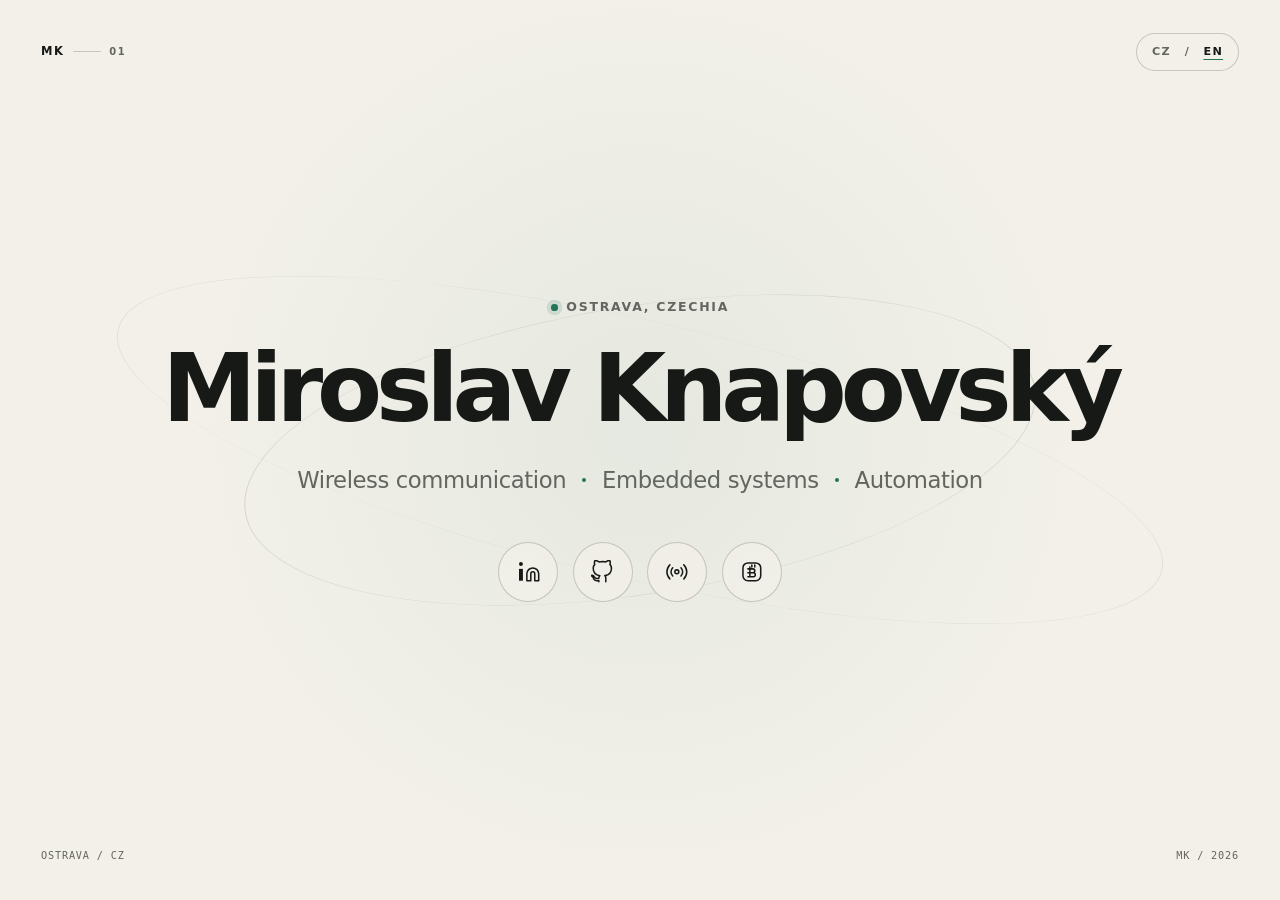
==== en/index.html @ 6ad6cb19 "Publish mknapovsky.cz" ====
<!doctype html>
<html lang="en">
  <head>
    <meta charset="UTF-8" />
    <meta name="viewport" content="width=device-width, initial-scale=1.0" />
    <meta name="referrer" content="strict-origin-when-cross-origin" />
    <meta
      http-equiv="Content-Security-Policy"
      content="default-src 'self'; img-src 'self' data:; style-src 'self'; script-src 'none'; object-src 'none'; base-uri 'self'; form-action 'none'; upgrade-insecure-requests"
    />
    <meta
      name="description"
      content="Miroslav Knapovský — wireless communication, embedded systems and automation."
    />
    <meta name="author" content="Miroslav Knapovský" />
    <meta name="theme-color" content="#f2f0e9" media="(prefers-color-scheme: light)" />
    <meta name="theme-color" content="#101210" media="(prefers-color-scheme: dark)" />
    <meta property="og:type" content="website" />
    <meta property="og:url" content="https://mknapovsky.cz/en/" />
    <meta property="og:title" content="Miroslav Knapovský" />
    <meta
      property="og:description"
      content="Wireless communication, embedded systems and automation."
    />
    <meta property="og:locale" content="en_US" />
    <meta property="og:locale:alternate" content="cs_CZ" />
    <link rel="canonical" href="https://mknapovsky.cz/en/" />
    <link rel="alternate" hreflang="cs" href="https://mknapovsky.cz/" />
    <link rel="alternate" hreflang="en" href="https://mknapovsky.cz/en/" />
    <link rel="alternate" hreflang="x-default" href="https://mknapovsky.cz/" />
    <link rel="icon" href="/favicon.svg" type="image/svg+xml" />
    <link rel="stylesheet" href="/styles.css" />
    <title>Miroslav Knapovský — personal website</title>
  </head>
  <body>
    <a class="skip-link" href="#profile">Skip to main content</a>

    <header class="site-header" aria-label="Header">
      <a class="monogram" href="#profile" aria-label="Miroslav Knapovský — home">
        <span>MK</span>
        <i aria-hidden="true"></i>
        <small>01</small>
      </a>

      <nav class="language-switcher" aria-label="Language selection">
        <a href="/" lang="cs" hreflang="cs">CZ</a>
        <span aria-hidden="true">/</span>
        <a href="/en/" lang="en" hreflang="en" aria-current="page">EN</a>
      </nav>
    </header>

    <main class="profile" id="profile" tabindex="-1">
      <div class="profile__content">
        <p class="profile__location">
          <span class="status-dot" aria-hidden="true"></span>
          <span>Ostrava, Czechia</span>
        </p>

        <h1>Miroslav Knapovský</h1>

        <p class="profile__roles">
          <span>Wireless communication</span>
          <i aria-hidden="true"></i>
          <span>Embedded systems</span>
          <i aria-hidden="true"></i>
          <span>Automation</span>
        </p>

        <nav class="profile__links" aria-label="Professional links">
          <a
            href="https://www.linkedin.com/in/miroslav-knapovsky-1905a0394/"
            target="_blank"
            rel="noopener noreferrer"
            aria-label="LinkedIn — open in a new tab"
          >
            <svg viewBox="0 0 24 24" aria-hidden="true">
              <path d="M16 8a6 6 0 0 1 6 6v7h-4v-7a2 2 0 0 0-4 0v7h-4v-7a6 6 0 0 1 6-6Z" />
              <path d="M2 9h4v12H2z" />
              <circle cx="4" cy="4" r="2" />
            </svg>
            <span>LinkedIn</span>
          </a>

          <a
            href="https://github.com/MiraKnapovsky"
            target="_blank"
            rel="noopener noreferrer"
            aria-label="GitHub — open in a new tab"
          >
            <svg viewBox="0 0 24 24" aria-hidden="true">
              <path d="M15 22v-3.9c0-1-.35-1.75-1-2.25 3.3-.37 6.75-1.62 6.75-7.4 0-1.64-.58-2.98-1.55-4.03.16-.38.67-1.9-.15-3.97 0 0-1.26-.4-4.12 1.54A14.3 14.3 0 0 0 12 1.46c-1.33 0-2.67.18-3.93.53C5.2.05 3.94.45 3.94.45c-.82 2.07-.3 3.59-.15 3.97A5.75 5.75 0 0 0 2.25 8.45c0 5.76 3.44 7.04 6.73 7.41-.53.46-.93 1.29-.99 2.5-.9.4-3.16 1.09-4.56-1.3 0 0-.83-1.5-2.4-1.61 0 0-1.53-.02-.11.95 0 0 1.03.48 1.74 2.29 0 0 .92 3.06 5.28 2.03V22" />
            </svg>
            <span>GitHub</span>
          </a>

          <a
            href="https://github.com/MiraKnapovsky/GPS_Tracker_433MHz"
            target="_blank"
            rel="noopener noreferrer"
            aria-label="GPS Tracker 433 MHz — open in a new tab"
          >
            <svg viewBox="0 0 24 24" aria-hidden="true">
              <circle cx="12" cy="12" r="2" />
              <path d="M7.8 16.2a6 6 0 0 1 0-8.4M16.2 7.8a6 6 0 0 1 0 8.4M4.9 19.1a10 10 0 0 1 0-14.2M19.1 4.9a10 10 0 0 1 0 14.2" />
            </svg>
            <span>GPS Tracker</span>
          </a>

          <a
            href="https://github.com/MiraKnapovsky/btc-display-esp32-c3"
            target="_blank"
            rel="noopener noreferrer"
            aria-label="BTC display — open in a new tab"
          >
            <svg viewBox="0 0 24 24" aria-hidden="true">
              <rect x="3" y="3" width="18" height="18" rx="5" />
              <path d="M10 7v10M8 9h5a2 2 0 0 1 0 4H8h5.5a2 2 0 0 1 0 4H8M12 7V5M15 7V5" />
            </svg>
            <span>BTC display</span>
          </a>
        </nav>
      </div>
    </main>

    <footer class="site-footer">
      <span>OSTRAVA / CZ</span>
      <span aria-hidden="true">MK / 2026</span>
    </footer>
  </body>
</html>
---- styles.css ----
:root {
  color-scheme: light dark;
  --background: #f2f0e9;
  --surface: rgba(242, 240, 233, 0.76);
  --text: #171916;
  --muted: #62665f;
  --faint: rgba(23, 25, 22, 0.12);
  --line: rgba(23, 25, 22, 0.2);
  --accent: #23755a;
  --focus: #147f5b;
  --selection: #c9eadb;
  font-family:
    Inter, ui-sans-serif, system-ui, -apple-system, BlinkMacSystemFont, "Segoe UI",
    sans-serif;
  font-synthesis: none;
}

@media (prefers-color-scheme: dark) {
  :root {
    --background: #101210;
    --surface: rgba(16, 18, 16, 0.78);
    --text: #f0f1eb;
    --muted: #a5aaa1;
    --faint: rgba(240, 241, 235, 0.1);
    --line: rgba(240, 241, 235, 0.18);
    --accent: #79d7b5;
    --focus: #8ce9c8;
    --selection: #245a47;
  }
}

*,
*::before,
*::after {
  box-sizing: border-box;
}

html {
  min-width: 320px;
  min-height: 100%;
  background: var(--background);
}

body {
  position: relative;
  min-width: 320px;
  min-height: 100vh;
  min-height: 100svh;
  margin: 0;
  overflow-x: hidden;
  overflow-y: auto;
  background:
    radial-gradient(circle at 50% 48%, color-mix(in srgb, var(--accent) 6%, transparent), transparent 28rem),
    var(--background);
  color: var(--text);
  line-height: 1.5;
  text-rendering: optimizeLegibility;
  -webkit-font-smoothing: antialiased;
}

body::before,
body::after {
  content: "";
  position: fixed;
  z-index: 0;
  top: 50%;
  left: 50%;
  border: 1px solid var(--faint);
  border-radius: 50%;
  pointer-events: none;
}

body::before {
  width: min(50rem, 78vw);
  aspect-ratio: 1;
  transform: translate(-50%, -50%) rotate(-9deg) scaleY(0.36);
}

body::after {
  width: min(67rem, 96vw);
  aspect-ratio: 1;
  transform: translate(-50%, -50%) rotate(13deg) scaleY(0.24);
  opacity: 0.62;
}

::selection {
  background: var(--selection);
}

a {
  color: inherit;
  font: inherit;
  -webkit-tap-highlight-color: transparent;
}

a:focus-visible {
  outline: 2px solid var(--focus);
  outline-offset: 5px;
}

.skip-link {
  position: fixed;
  z-index: 100;
  top: 1rem;
  left: 1rem;
  padding: 0.65rem 0.9rem;
  transform: translateY(calc(-100% - 2rem));
  border-radius: 0.25rem;
  background: var(--text);
  color: var(--background);
  font-size: 0.8rem;
  font-weight: 700;
  text-decoration: none;
}

.skip-link:focus {
  transform: translateY(0);
}

.site-header,
.site-footer {
  position: fixed;
  z-index: 10;
  left: 0;
  display: flex;
  align-items: center;
  justify-content: space-between;
  width: 100%;
  padding-inline: clamp(1.25rem, 3.2vw, 3.5rem);
}

.site-header {
  top: 0;
  min-height: clamp(4.5rem, 10vw, 6.5rem);
}

.monogram {
  display: inline-flex;
  align-items: center;
  gap: 0.55rem;
  color: var(--text);
  font-size: 0.72rem;
  font-weight: 780;
  letter-spacing: 0.14em;
  text-decoration: none;
}

.monogram i {
  width: 1.7rem;
  height: 1px;
  background: var(--line);
}

.monogram small {
  color: var(--muted);
  font-size: 0.62rem;
  font-weight: 650;
}

.language-switcher {
  display: flex;
  align-items: center;
  gap: 0.55rem;
  padding: 0.5rem 0.65rem;
  border: 1px solid var(--line);
  border-radius: 999px;
  background: var(--surface);
  color: var(--muted);
  font-size: 0.7rem;
  font-weight: 750;
  letter-spacing: 0.12em;
  backdrop-filter: blur(12px);
}

.language-switcher a {
  display: inline-block;
  min-width: 1.8rem;
  padding: 0.12rem 0.2rem;
  color: inherit;
  text-align: center;
  text-decoration: none;
}

.language-switcher a[aria-current="page"] {
  color: var(--text);
  font-weight: 850;
  text-decoration: underline;
  text-decoration-color: var(--accent);
  text-decoration-thickness: 1px;
  text-underline-offset: 0.24rem;
}

.language-switcher a:hover {
  color: var(--accent);
}

.profile {
  position: relative;
  z-index: 1;
  display: grid;
  min-height: 100vh;
  min-height: 100svh;
  padding: clamp(6.5rem, 12vh, 9rem) 1.5rem;
  place-items: center;
  text-align: center;
}

.profile__content {
  width: min(100%, 68rem);
}

.profile__location {
  display: flex;
  align-items: center;
  justify-content: center;
  gap: 0.55rem;
  margin: 0 0 clamp(1.25rem, 3vh, 2rem);
  color: var(--muted);
  font-size: clamp(0.68rem, 1vw, 0.78rem);
  font-weight: 650;
  letter-spacing: 0.14em;
  text-transform: uppercase;
}

.status-dot {
  width: 0.42rem;
  height: 0.42rem;
  border-radius: 50%;
  background: var(--accent);
  box-shadow: 0 0 0 0.27rem color-mix(in srgb, var(--accent) 14%, transparent);
}

h1 {
  max-width: 15ch;
  margin: 0 auto;
  font-size: clamp(2.75rem, 7.4vw, 7rem);
  font-weight: 760;
  letter-spacing: -0.065em;
  line-height: 0.93;
  text-wrap: balance;
}

.profile__roles {
  display: flex;
  flex-wrap: wrap;
  align-items: center;
  justify-content: center;
  gap: 0.7rem 1rem;
  margin: clamp(1.5rem, 3.5vh, 2.4rem) auto 0;
  color: var(--muted);
  font-size: clamp(1rem, 2vw, 1.42rem);
  font-weight: 430;
  letter-spacing: -0.018em;
}

.profile__roles span {
  white-space: nowrap;
}

.profile__roles i {
  width: 0.24rem;
  height: 0.24rem;
  border-radius: 50%;
  background: var(--accent);
}

.profile__links {
  display: flex;
  flex-wrap: wrap;
  justify-content: center;
  gap: clamp(0.65rem, 1.2vw, 0.9rem);
  margin-top: clamp(2.1rem, 5vh, 3.2rem);
}

.profile__links a {
  position: relative;
  display: grid;
  width: clamp(3.25rem, 5vw, 3.75rem);
  height: clamp(3.25rem, 5vw, 3.75rem);
  place-items: center;
  border: 1px solid var(--line);
  border-radius: 50%;
  background: var(--surface);
  color: var(--text);
  text-decoration: none;
  backdrop-filter: blur(12px);
  transition:
    color 160ms ease,
    border-color 160ms ease,
    transform 160ms ease,
    background-color 160ms ease;
}

.profile__links a:hover,
.profile__links a:focus-visible {
  border-color: var(--accent);
  background: color-mix(in srgb, var(--accent) 9%, var(--surface));
  color: var(--accent);
  transform: translateY(-3px);
}

.profile__links svg {
  width: 1.48rem;
  height: 1.48rem;
  fill: none;
  stroke: currentColor;
  stroke-linecap: round;
  stroke-linejoin: round;
  stroke-width: 1.55;
}

.profile__links a:first-child svg path:nth-child(2),
.profile__links a:first-child svg circle {
  fill: currentColor;
  stroke: none;
}

.profile__links a > span {
  position: absolute;
  top: calc(100% + 0.65rem);
  left: 50%;
  width: max-content;
  max-width: 9rem;
  padding: 0.3rem 0.48rem;
  transform: translate(-50%, -0.2rem);
  border-radius: 0.2rem;
  background: var(--text);
  color: var(--background);
  font-size: 0.64rem;
  font-weight: 680;
  letter-spacing: 0.03em;
  opacity: 0;
  pointer-events: none;
  transition:
    opacity 140ms ease,
    transform 140ms ease;
}

.profile__links a:hover > span,
.profile__links a:focus-visible > span {
  transform: translate(-50%, 0);
  opacity: 1;
}

.site-footer {
  bottom: 0;
  min-height: clamp(4rem, 8vw, 5.5rem);
  color: var(--muted);
  font-family: ui-monospace, "SFMono-Regular", Consolas, monospace;
  font-size: clamp(0.56rem, 0.8vw, 0.67rem);
  letter-spacing: 0.08em;
}

@media (max-width: 640px) {
  body::before {
    width: 35rem;
  }

  body::after {
    width: 45rem;
  }

  .profile {
    padding-inline: 1.15rem;
  }

  .profile__roles {
    max-width: 22rem;
    gap: 0.45rem 0.7rem;
    line-height: 1.35;
  }

  .profile__roles i {
    display: none;
  }

  .profile__roles span {
    width: 100%;
  }

  .profile__links {
    margin-bottom: 1.35rem;
  }

  .profile__links a > span {
    top: calc(100% + 0.42rem);
    display: block;
    padding: 0;
    transform: translate(-50%, 0);
    background: transparent;
    color: var(--muted);
    font-size: 0.56rem;
    opacity: 1;
    transition: none;
  }
}

@media (hover: none) {
  .profile__links {
    margin-bottom: 1.35rem;
  }

  .profile__links a > span {
    top: calc(100% + 0.42rem);
    display: block;
    padding: 0;
    transform: translate(-50%, 0);
    background: transparent;
    color: var(--muted);
    font-size: 0.56rem;
    opacity: 1;
    transition: none;
  }
}

@media (max-height: 560px) and (orientation: landscape) {
  .site-header {
    min-height: 3.6rem;
  }

  .site-footer {
    display: none;
  }

  .profile {
    padding-block: 4.25rem 1.5rem;
  }

  .profile__location {
    margin-bottom: 0.75rem;
  }

  h1 {
    font-size: clamp(2.2rem, 9vh, 4rem);
  }

  .profile__roles {
    max-width: none;
    margin-top: 1rem;
    gap: 0.4rem 0.7rem;
    font-size: 0.8rem;
  }

  .profile__roles span {
    width: auto;
  }

  .profile__roles i {
    display: block;
  }

  .profile__links {
    margin-top: 1rem;
  }
}

@media (prefers-reduced-motion: reduce) {
  *,
  *::before,
  *::after {
    scroll-behavior: auto !important;
    transition-duration: 0.01ms !important;
  }
}

@supports not (background: color-mix(in srgb, black, white)) {
  body {
    background: var(--background);
  }

  .profile__links a:hover,
  .profile__links a:focus-visible {
    background: var(--background);
  }
}
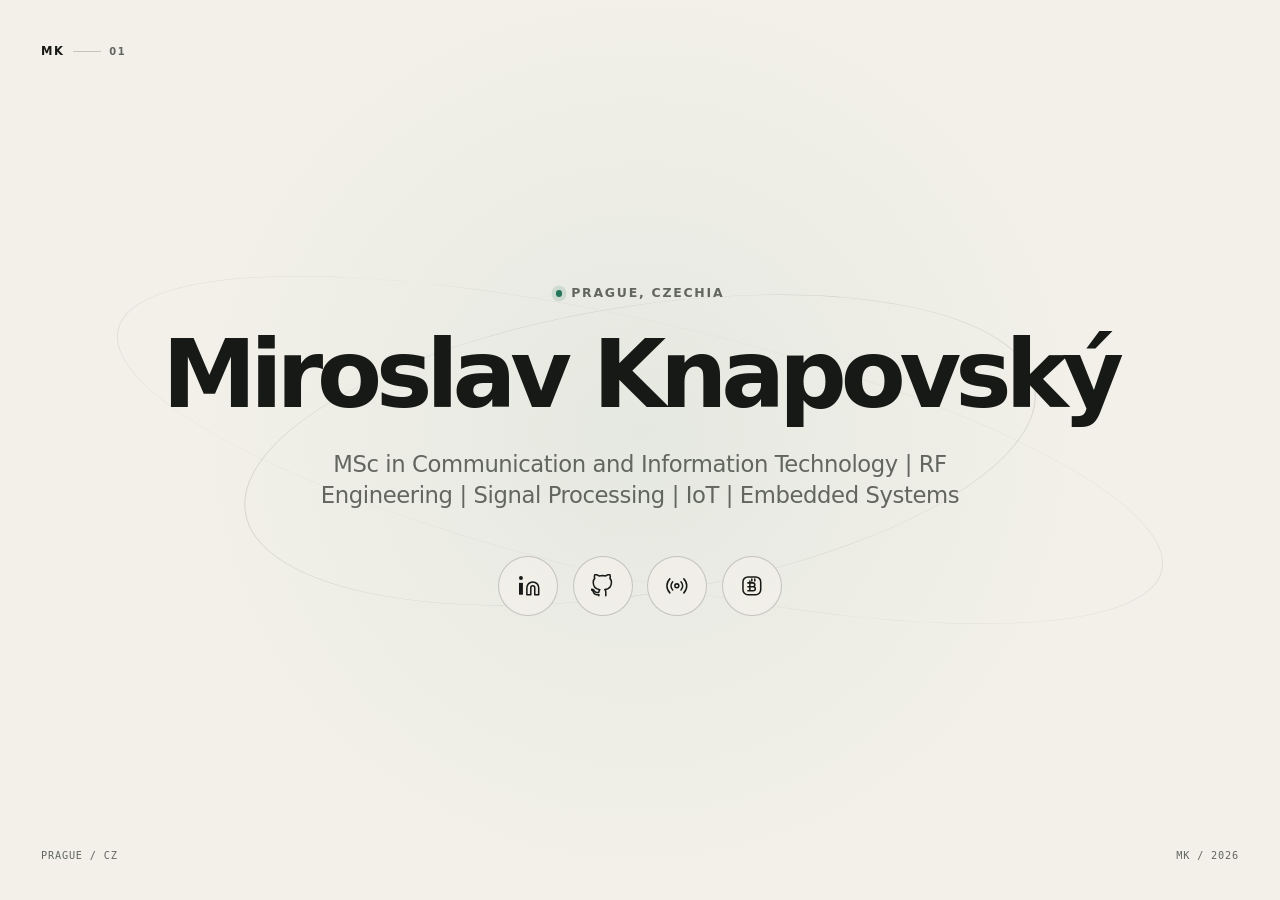
==== commit f96341d3: "Make website English only" ====
--- a/en/index.html
+++ b/en/index.html
@@ -3,128 +3,13 @@
   <head>
     <meta charset="UTF-8" />
     <meta name="viewport" content="width=device-width, initial-scale=1.0" />
+    <meta name="robots" content="noindex, follow" />
     <meta name="referrer" content="strict-origin-when-cross-origin" />
-    <meta
-      http-equiv="Content-Security-Policy"
-      content="default-src 'self'; img-src 'self' data:; style-src 'self'; script-src 'none'; object-src 'none'; base-uri 'self'; form-action 'none'; upgrade-insecure-requests"
-    />
-    <meta
-      name="description"
-      content="Miroslav Knapovský — wireless communication, embedded systems and automation."
-    />
-    <meta name="author" content="Miroslav Knapovský" />
-    <meta name="theme-color" content="#f2f0e9" media="(prefers-color-scheme: light)" />
-    <meta name="theme-color" content="#101210" media="(prefers-color-scheme: dark)" />
-    <meta property="og:type" content="website" />
-    <meta property="og:url" content="https://mknapovsky.cz/en/" />
-    <meta property="og:title" content="Miroslav Knapovský" />
-    <meta
-      property="og:description"
-      content="Wireless communication, embedded systems and automation."
-    />
-    <meta property="og:locale" content="en_US" />
-    <meta property="og:locale:alternate" content="cs_CZ" />
-    <link rel="canonical" href="https://mknapovsky.cz/en/" />
-    <link rel="alternate" hreflang="cs" href="https://mknapovsky.cz/" />
-    <link rel="alternate" hreflang="en" href="https://mknapovsky.cz/en/" />
-    <link rel="alternate" hreflang="x-default" href="https://mknapovsky.cz/" />
-    <link rel="icon" href="/favicon.svg" type="image/svg+xml" />
-    <link rel="stylesheet" href="/styles.css" />
-    <title>Miroslav Knapovský — personal website</title>
+    <meta http-equiv="refresh" content="0; url=/" />
+    <link rel="canonical" href="https://mknapovsky.cz/" />
+    <title>Redirecting to Miroslav Knapovský</title>
   </head>
   <body>
-    <a class="skip-link" href="#profile">Skip to main content</a>
-
-    <header class="site-header" aria-label="Header">
-      <a class="monogram" href="#profile" aria-label="Miroslav Knapovský — home">
-        <span>MK</span>
-        <i aria-hidden="true"></i>
-        <small>01</small>
-      </a>
-
-      <nav class="language-switcher" aria-label="Language selection">
-        <a href="/" lang="cs" hreflang="cs">CZ</a>
-        <span aria-hidden="true">/</span>
-        <a href="/en/" lang="en" hreflang="en" aria-current="page">EN</a>
-      </nav>
-    </header>
-
-    <main class="profile" id="profile" tabindex="-1">
-      <div class="profile__content">
-        <p class="profile__location">
-          <span class="status-dot" aria-hidden="true"></span>
-          <span>Ostrava, Czechia</span>
-        </p>
-
-        <h1>Miroslav Knapovský</h1>
-
-        <p class="profile__roles">
-          <span>Wireless communication</span>
-          <i aria-hidden="true"></i>
-          <span>Embedded systems</span>
-          <i aria-hidden="true"></i>
-          <span>Automation</span>
-        </p>
-
-        <nav class="profile__links" aria-label="Professional links">
-          <a
-            href="https://www.linkedin.com/in/miroslav-knapovsky-1905a0394/"
-            target="_blank"
-            rel="noopener noreferrer"
-            aria-label="LinkedIn — open in a new tab"
-          >
-            <svg viewBox="0 0 24 24" aria-hidden="true">
-              <path d="M16 8a6 6 0 0 1 6 6v7h-4v-7a2 2 0 0 0-4 0v7h-4v-7a6 6 0 0 1 6-6Z" />
-              <path d="M2 9h4v12H2z" />
-              <circle cx="4" cy="4" r="2" />
-            </svg>
-            <span>LinkedIn</span>
-          </a>
-
-          <a
-            href="https://github.com/MiraKnapovsky"
-            target="_blank"
-            rel="noopener noreferrer"
-            aria-label="GitHub — open in a new tab"
-          >
-            <svg viewBox="0 0 24 24" aria-hidden="true">
-              <path d="M15 22v-3.9c0-1-.35-1.75-1-2.25 3.3-.37 6.75-1.62 6.75-7.4 0-1.64-.58-2.98-1.55-4.03.16-.38.67-1.9-.15-3.97 0 0-1.26-.4-4.12 1.54A14.3 14.3 0 0 0 12 1.46c-1.33 0-2.67.18-3.93.53C5.2.05 3.94.45 3.94.45c-.82 2.07-.3 3.59-.15 3.97A5.75 5.75 0 0 0 2.25 8.45c0 5.76 3.44 7.04 6.73 7.41-.53.46-.93 1.29-.99 2.5-.9.4-3.16 1.09-4.56-1.3 0 0-.83-1.5-2.4-1.61 0 0-1.53-.02-.11.95 0 0 1.03.48 1.74 2.29 0 0 .92 3.06 5.28 2.03V22" />
-            </svg>
-            <span>GitHub</span>
-          </a>
-
-          <a
-            href="https://github.com/MiraKnapovsky/GPS_Tracker_433MHz"
-            target="_blank"
-            rel="noopener noreferrer"
-            aria-label="GPS Tracker 433 MHz — open in a new tab"
-          >
-            <svg viewBox="0 0 24 24" aria-hidden="true">
-              <circle cx="12" cy="12" r="2" />
-              <path d="M7.8 16.2a6 6 0 0 1 0-8.4M16.2 7.8a6 6 0 0 1 0 8.4M4.9 19.1a10 10 0 0 1 0-14.2M19.1 4.9a10 10 0 0 1 0 14.2" />
-            </svg>
-            <span>GPS Tracker</span>
-          </a>
-
-          <a
-            href="https://github.com/MiraKnapovsky/btc-display-esp32-c3"
-            target="_blank"
-            rel="noopener noreferrer"
-            aria-label="BTC display — open in a new tab"
-          >
-            <svg viewBox="0 0 24 24" aria-hidden="true">
-              <rect x="3" y="3" width="18" height="18" rx="5" />
-              <path d="M10 7v10M8 9h5a2 2 0 0 1 0 4H8h5.5a2 2 0 0 1 0 4H8M12 7V5M15 7V5" />
-            </svg>
-            <span>BTC display</span>
-          </a>
-        </nav>
-      </div>
-    </main>
-
-    <footer class="site-footer">
-      <span>OSTRAVA / CZ</span>
-      <span aria-hidden="true">MK / 2026</span>
-    </footer>
+    <p>This page has moved to <a href="/">mknapovsky.cz</a>.</p>
   </body>
 </html>
